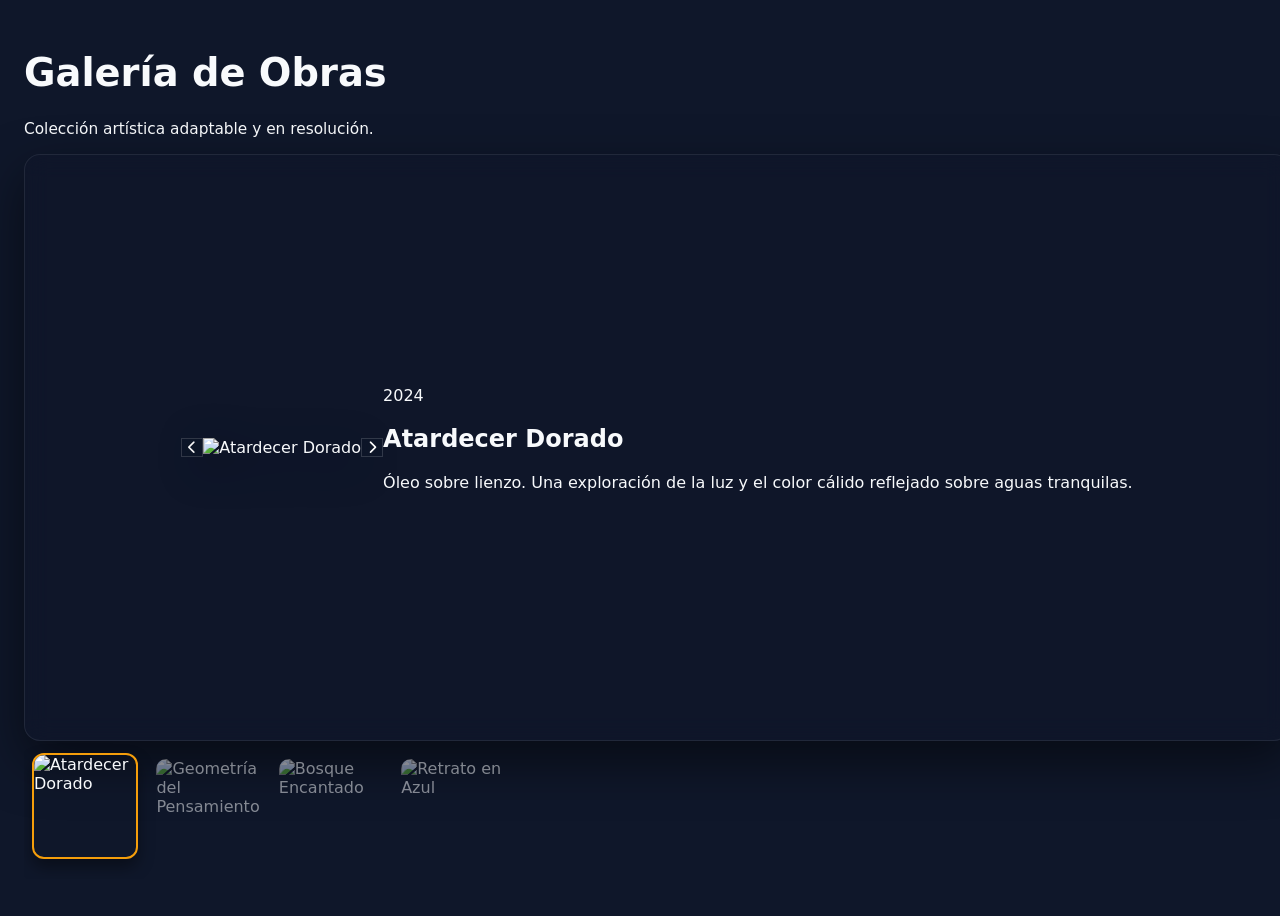
==== index.html @ dfa2adb7 "Add files via upload" ====
<!DOCTYPE html>
<html lang="es">
<head>
    <meta charset="UTF-8">
    <meta name="viewport" content="width=device-width, initial-scale=1.0">
    <title>Galería de Pinturas - Martha Miguel Flores</title>
    <!-- Tailwind CSS desde CDN para estilos globales básicos y utilidades -->
    <script src="https://cdn.tailwindcss.com"></script>
    <!-- FontAwesome para iconografía moderna -->
    <link rel="stylesheet" href="https://cdnjs.cloudflare.com/ajax/libs/font-awesome/6.4.0/css/all.min.css">
    
    <style>
        /* Variables globales para colores y transiciones */
        :root {
            --bg-dark: #0f172a;
            --panel-bg: rgba(30, 41, 59, 0.7);
            --accent-gold: #f59e0b;
            --accent-hover: #d97706;
            --text-main: #f8fafc;
            --max-gallery-width: 1920px;
        }

        body {
            background-color: var(--bg-dark);
            color: var(--text-main);
            font-family: system-ui, -apple-system, BlinkMacSystemFont, 'Segoe UI', Roboto, Oxygen, Ubuntu, Cantarell, sans-serif;
            min-height: 100vh;
            display: flex;
            flex-direction: column;
            justify-content: space-between;
        }

        /* 
           ESCALADO RESPONSIVO PARA PANTALLAS GRANDES Y 4K
           Uso de clamp() para tipografía dinámica que escala según la resolución 
        */
        h1.gallery-title {
            font-size: clamp(1.75rem, 3vw, 3.5rem);
        }

        p.gallery-subtitle {
            font-size: clamp(0.9rem, 1.2vw, 1.5rem);
        }

        /* Contenedor principal con limitador max-width para ultra-wide */
        .app-viewport {
            width: 100%;
            max-width: var(--max-gallery-width);
            margin: 0 auto;
            padding: 1rem;
            display: flex;
            flex-direction: column;
            flex-grow: 1;
        }

        /* Área de exhibición de la obra con escalado en V H (Viewport Height) */
        .artwork-container {
            position: relative;
            width: 100%;
            height: clamp(400px, 65vh, 1080px); /* Altura adaptativa de HD a 4K */
            display: flex;
            align-items: center;
            justify-content: center;
            background: rgba(15, 23, 42, 0.6);
            border-radius: 1rem;
            border: 1px solid rgba(255, 255, 255, 0.08);
            backdrop-filter: blur(12px);
            overflow: hidden;
            box-shadow: 0 20px 50px rgba(0, 0, 0, 0.5);
        }

        /* Asegura que la imagen mantenga su aspect ratio sin distorsionarse */
        .artwork-image {
            max-width: 100%;
            max-height: 100%;
            object-fit: contain;
            transition: opacity 0.4s ease-in-out, transform 0.4s ease-out;
            filter: drop-shadow(0 10px 20px rgba(0,0,0,0.6));
        }

        /* Estilos de botones de navegación */
        .nav-btn {
            background: rgba(15, 23, 42, 0.65);
            color: #ffffff;
            border: 1px solid rgba(255, 255, 255, 0.15);
            backdrop-filter: blur(8px);
            transition: all 0.2s cubic-bezier(0.4, 0, 0.2, 1);
        }

        .nav-btn:hover {
            background: var(--accent-gold);
            color: #0f172a;
            transform: scale(1.08);
            box-shadow: 0 0 20px rgba(245, 158, 11, 0.4);
        }

        /* Barra de miniatura con scroll suave y dimensiones adaptativas */
        .thumbnails-track {
            display: flex;
            gap: 1rem;
            overflow-x: auto;
            padding: 1rem 0.5rem;
            scroll-behavior: smooth;
        }

        .thumbnails-track::-webkit-scrollbar {
            height: 6px;
        }

        .thumbnails-track::-webkit-scrollbar-thumb {
            background: rgba(245, 158, 11, 0.3);
            border-radius: 4px;
        }

        .thumb-card {
            flex: 0 0 auto;
            width: clamp(80px, 8vw, 160px);
            height: clamp(80px, 8vw, 160px);
            border-radius: 0.75rem;
            overflow: hidden;
            cursor: pointer;
            border: 2px solid transparent;
            opacity: 0.5;
            transition: all 0.3s ease;
        }

        .thumb-card.active, .thumb-card:hover {
            opacity: 1;
            border-color: var(--accent-gold);
            transform: translateY(-4px);
            box-shadow: 0 8px 16px rgba(0,0,0,0.4);
        }

        .thumb-card img {
            width: 100%;
            height: 100%;
            object-fit: cover;
        }

        /* Media Query específica para monitores UHD/4K (Superiores a 2000px) */
        @media (min-width: 2000px) {
            :root {
                --max-gallery-width: 2400px;
            }

            .app-viewport {
                padding: 2.5rem;
            }

            .artwork-info-panel {
                padding: 2rem !important;
            }
        }
    </style>
</head>
<body class="antialiased">

    <div class="app-viewport">
        <!-- Encabezado Principal -->
        <header class="text-center my-4 md:my-6">
            <h1 class="gallery-title font-serif font-bold text-amber-400 tracking-wide">
                Galería de Obras
            </h1>
            <p class="gallery-subtitle text-slate-400 mt-1 max-w-2xl mx-auto">
                Colección artística adaptable y en resolución.
            </p>
        </header>

        <!-- Visor de Arte Principal -->
        <main class="flex-grow flex flex-col justify-center my-2 md:my-4">
            <div class="artwork-container group">
                
                <!-- Botón Anterior -->
                <button id="prevBtn" aria-label="Obra anterior" class="nav-btn absolute left-4 z-10 w-12 h-12 md:w-16 md:h-16 rounded-full flex items-center justify-center text-xl md:text-2xl">
                    <i class="fa-solid fa-chevron-left"></i>
                </button>

                <!-- Imagen Exhibida -->
                <img id="mainArtwork" src="" alt="Cargando obra..." class="artwork-image">

                <!-- Botón Siguiente -->
                <button id="nextBtn" aria-label="Siguiente obra" class="nav-btn absolute right-4 z-10 w-12 h-12 md:w-16 md:h-16 rounded-full flex items-center justify-center text-xl md:text-2xl">
                    <i class="fa-solid fa-chevron-right"></i>
                </button>

                <!-- Panel de Detalles Superpuesto Inferior -->
                <div class="artwork-info-panel absolute bottom-0 inset-x-0 bg-gradient-to-t from-slate-950/90 via-slate-950/60 to-transparent p-4 md:p-6 text-left transition-opacity duration-300">
                    <div class="max-w-4xl">
                        <span id="artworkYear" class="text-amber-400 text-xs md:text-sm font-semibold tracking-wider uppercase">2024</span>
                        <h2 id="artworkTitle" class="text-lg md:text-2xl lg:text-3xl font-bold text-white mt-0.5">Título de la Pintura</h2>
                        <p id="artworkDescription" class="text-slate-300 text-xs md:text-sm lg:text-base mt-1 line-clamp-2 md:line-clamp-3">
                            Descripción de la técnica, estilo y concepto creativo detrás de la obra actual.
                        </p>
                    </div>
                </div>
            </div>
        </main>

        <!-- Navegador de Miniaturas -->
        <section class="mt-2 md:mt-4">
            <div id="thumbnailsContainer" class="thumbnails-track">
                <!-- Se genera dinámicamente mediante JavaScript -->
            </div>
        </section>
    </div>

    <script>
        // Arreglo de pinturas con datos de prueba
        const artworks = [
            {
                id: 1,
                title: "Atardecer Dorado",
                year: "2024",
                description: "Óleo sobre lienzo. Una exploración de la luz y el color cálido reflejado sobre aguas tranquilas.",
                image: "https://images.unsplash.com/photo-1578301978693-85fa9c0320b9?auto=format&fit=crop&w=1000&q=80"
            },
            {
                id: 2,
                title: "Geometría del Pensamiento",
                year: "2023",
                description: "Técnica mixta y acrílico. Estructuras abstractas que dialogan entre la simetría y el caos.",
                image: "https://images.unsplash.com/photo-1541701494587-cb58502866ab?auto=format&fit=crop&w=1600&q=80"
            },
            {
                id: 3,
                title: "Bosque Encantado",
                year: "2024",
                description: "Acuarela sobre papel Canson. Tonos fríos y verdosos evocando la humedad y paz de la naturaleza profunda.",
                image: "https://images.unsplash.com/photo-1518998053901-5348d3961a04?auto=format&fit=crop&w=1600&q=80"
            },
            {
                id: 4,
                title: "Retrato en Azul",
                year: "2023",
                description: "Estudio en tonos monocráticos explorando la melancolía y la expresividad de la mirada.",
                image: "https://images.unsplash.com/photo-1579783900882-c0d3dad7b119?auto=format&fit=crop&w=1000&q=80"
            }
        ];

        let currentIndex = 0;

        // Referencias del DOM
        const mainArtwork = document.getElementById('mainArtwork');
        const artworkTitle = document.getElementById('artworkTitle');
        const artworkYear = document.getElementById('artworkYear');
        const artworkDescription = document.getElementById('artworkDescription');
        const prevBtn = document.getElementById('prevBtn');
        const nextBtn = document.getElementById('nextBtn');
        const thumbnailsContainer = document.getElementById('thumbnailsContainer');

        function renderGallery() {
            // Renderizar miniaturas
            thumbnailsContainer.innerHTML = '';
            artworks.forEach((art, index) => {
                const thumb = document.createElement('div');
                thumb.className = `thumb-card ${index === currentIndex ? 'active' : ''}`;
                thumb.innerHTML = `<img src="${art.image}" alt="${art.title}">`;
                thumb.addEventListener('click', () => updateActiveArtwork(index));
                thumbnailsContainer.appendChild(thumb);
            });

            // Cargar obra inicial
            updateActiveArtwork(currentIndex);
        }

        function updateActiveArtwork(index) {
            currentIndex = index;
            const current = artworks[currentIndex];

            // Transición suave
            mainArtwork.style.opacity = '0';
            mainArtwork.style.transform = 'scale(0.98)';

            setTimeout(() => {
                mainArtwork.src = current.image;
                mainArtwork.alt = current.title;
                artworkTitle.textContent = current.title;
                artworkYear.textContent = current.year;
                artworkDescription.textContent = current.description;

                mainArtwork.style.opacity = '1';
                mainArtwork.style.transform = 'scale(1)';
            }, 200);

            // Actualizar miniatura activa
            const thumbs = thumbnailsContainer.children;
            Array.from(thumbs).forEach((thumb, i) => {
                if (i === currentIndex) {
                    thumb.classList.add('active');
                    thumb.scrollIntoView({ behavior: 'smooth', block: 'nearest', inline: 'center' });
                } else {
                    thumb.classList.remove('active');
                }
            });
        }

        // Navegación con botones
        prevBtn.addEventListener('click', () => {
            const newIndex = currentIndex === 0 ? artworks.length - 1 : currentIndex - 1;
            updateActiveArtwork(newIndex);
        });

        nextBtn.addEventListener('click', () => {
            const newIndex = currentIndex === artworks.length - 1 ? 0 : currentIndex + 1;
            updateActiveArtwork(newIndex);
        });

        // Navegación con teclado
        document.addEventListener('keydown', (e) => {
            if (e.key === 'ArrowLeft') prevBtn.click();
            if (e.key === 'ArrowRight') nextBtn.click();
        });

        // Inicialización
        window.addEventListener('DOMContentLoaded', renderGallery);
    </script>
</body>
</html>
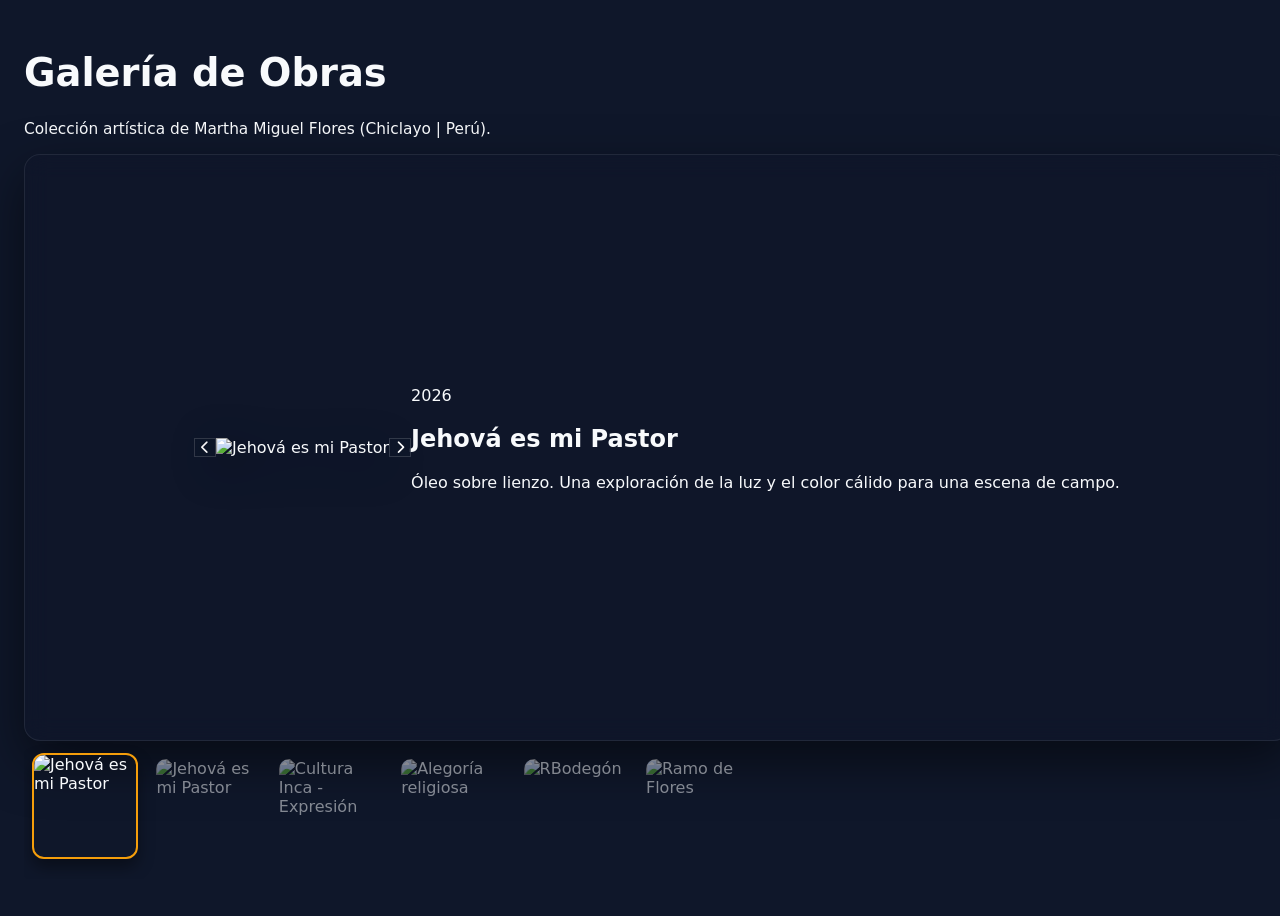
==== commit 2e04c57c: "Add files via upload" ====
--- a/index.html
+++ b/index.html
@@ -162,7 +162,7 @@
                 Galería de Obras
             </h1>
             <p class="gallery-subtitle text-slate-400 mt-1 max-w-2xl mx-auto">
-                Colección artística adaptable y en resolución.
+                Colección artística de Martha Miguel Flores (Chiclayo | Perú).
             </p>
         </header>
 
@@ -209,32 +209,47 @@
         const artworks = [
             {
                 id: 1,
-                title: "Atardecer Dorado",
+                title: "Jehová es mi Pastor",
+                year: "2026",
+                description: "Óleo sobre lienzo. Una exploración de la luz y el color cálido para una escena de campo.",
+                image: "https://www.datocms-assets.com/234127/1789942151-jesus-pastor-wide.jpeg"
+            },
+            {
+                id: 2,
+                title: "Jehová es mi Pastor",
+                year: "2026",
+                description: "Óleo sobre lienzo. Una exploración de la luz y el color cálido para una escena de campo, vista parcial horizontal.",
+                image: "https://www.datocms-assets.com/234127/1789942151-jesus-pastor-large.jpeg"
+            },
+            {
+                id: 3,
+                title: "Cultura Inca - Expresión",
+                year: "2026",
+                description: "Óleo sobre lienzo, plumas, tocuyo todo junto para mostrar le relación de los sacrificios en la Cultura Inca.",
+                image: "https://www.datocms-assets.com/234127/1789942152-cultura.jpeg"
+            },
+            {
+                id: 4,
+                title: "Alegoría religiosa",
+                year: "2026",
+                description: "Óleo sobre lienzo, tocuyo e hilos. El espíritu de los angelitos dan origen a la naturaleza con la bendición de la virgen María.",
+                image: "https://www.datocms-assets.com/234127/1789945307-alegoria.png"
+            },
+            {
+                id: 5,
+                title: "RBodegón",
+                year: "2025",
+                description: "Estudio en tonos policromáticos para mostrar frutas pintados en cuadro de óleo sobre lienzo.",
+                image: "https://www.datocms-assets.com/234127/1789942152-bodegon.jpeg"
+            },
+            {
+                id: 6,
+                title: "Ramo de Flores",
                 year: "2024",
-                description: "Óleo sobre lienzo. Una exploración de la luz y el color cálido reflejado sobre aguas tranquilas.",
-                image: "https://images.unsplash.com/photo-1578301978693-85fa9c0320b9?auto=format&fit=crop&w=1000&q=80"
-            },
-            {
-                id: 2,
-                title: "Geometría del Pensamiento",
-                year: "2023",
-                description: "Técnica mixta y acrílico. Estructuras abstractas que dialogan entre la simetría y el caos.",
-                image: "https://images.unsplash.com/photo-1541701494587-cb58502866ab?auto=format&fit=crop&w=1600&q=80"
-            },
-            {
-                id: 3,
-                title: "Bosque Encantado",
-                year: "2024",
-                description: "Acuarela sobre papel Canson. Tonos fríos y verdosos evocando la humedad y paz de la naturaleza profunda.",
-                image: "https://images.unsplash.com/photo-1518998053901-5348d3961a04?auto=format&fit=crop&w=1600&q=80"
-            },
-            {
-                id: 4,
-                title: "Retrato en Azul",
-                year: "2023",
-                description: "Estudio en tonos monocráticos explorando la melancolía y la expresividad de la mirada.",
-                image: "https://images.unsplash.com/photo-1579783900882-c0d3dad7b119?auto=format&fit=crop&w=1000&q=80"
-            }
+                description: "Fondo de pared pintado con acrílico sobre cemento con un primer plano de un ramo de flores en comedor.",
+                image: "https://www.datocms-assets.com/234127/1789942152-pared.jpeg"
+            },
+
         ];
 
         let currentIndex = 0;
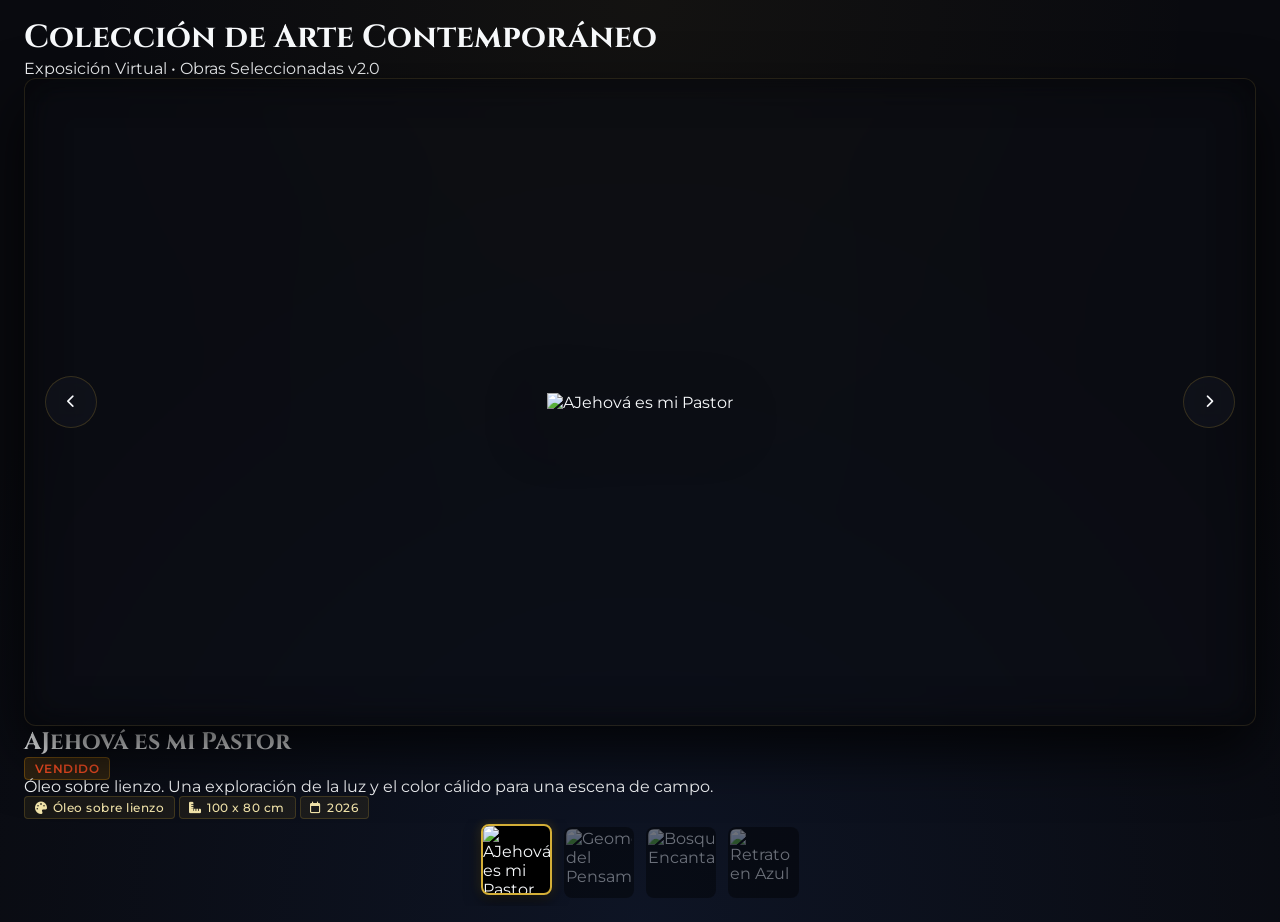
==== commit 14a77766: "Add files via upload" ====
--- a/index.html
+++ b/index.html
@@ -1,333 +1,142 @@
 <!DOCTYPE html>
 <html lang="es">
+
 <head>
     <meta charset="UTF-8">
     <meta name="viewport" content="width=device-width, initial-scale=1.0">
-    <title>Galería de Pinturas - Martha Miguel Flores</title>
-    <!-- Tailwind CSS desde CDN para estilos globales básicos y utilidades -->
+    <title>Galería de Arte Contemporáneo v2.0</title>
+    <!-- Tailwind CSS desde CDN para estilos utilitarios y estructurales -->
     <script src="https://cdn.tailwindcss.com"></script>
-    <!-- FontAwesome para iconografía moderna -->
+    <!-- Google Fonts: Cinzel para títulos de alta gama y Montserrat para legibilidad -->
+    <link rel="preconnect" href="https://fonts.googleapis.com">
+    <link rel="preconnect" href="https://fonts.gstatic.com" crossorigin>
+    <link
+        href="https://fonts.googleapis.com/css2?family=Cinzel:wght@400;500;600;700&family=Montserrat:wght@300;400;500;600&display=swap"
+        rel="stylesheet">
+    <!-- FontAwesome para iconografía elegante -->
     <link rel="stylesheet" href="https://cdnjs.cloudflare.com/ajax/libs/font-awesome/6.4.0/css/all.min.css">
-    
-    <style>
-        /* Variables globales para colores y transiciones */
-        :root {
-            --bg-dark: #0f172a;
-            --panel-bg: rgba(30, 41, 59, 0.7);
-            --accent-gold: #f59e0b;
-            --accent-hover: #d97706;
-            --text-main: #f8fafc;
-            --max-gallery-width: 1920px;
-        }
+    <!-- Estilos personalizados -->
+    <link rel="stylesheet" href="css/stylesg.css">
+</head>
 
-        body {
-            background-color: var(--bg-dark);
-            color: var(--text-main);
-            font-family: system-ui, -apple-system, BlinkMacSystemFont, 'Segoe UI', Roboto, Oxygen, Ubuntu, Cantarell, sans-serif;
-            min-height: 100vh;
-            display: flex;
-            flex-direction: column;
-            justify-content: space-between;
-        }
-
-        /* 
-           ESCALADO RESPONSIVO PARA PANTALLAS GRANDES Y 4K
-           Uso de clamp() para tipografía dinámica que escala según la resolución 
-        */
-        h1.gallery-title {
-            font-size: clamp(1.75rem, 3vw, 3.5rem);
-        }
-
-        p.gallery-subtitle {
-            font-size: clamp(0.9rem, 1.2vw, 1.5rem);
-        }
-
-        /* Contenedor principal con limitador max-width para ultra-wide */
-        .app-viewport {
-            width: 100%;
-            max-width: var(--max-gallery-width);
-            margin: 0 auto;
-            padding: 1rem;
-            display: flex;
-            flex-direction: column;
-            flex-grow: 1;
-        }
-
-        /* Área de exhibición de la obra con escalado en V H (Viewport Height) */
-        .artwork-container {
-            position: relative;
-            width: 100%;
-            height: clamp(400px, 65vh, 1080px); /* Altura adaptativa de HD a 4K */
-            display: flex;
-            align-items: center;
-            justify-content: center;
-            background: rgba(15, 23, 42, 0.6);
-            border-radius: 1rem;
-            border: 1px solid rgba(255, 255, 255, 0.08);
-            backdrop-filter: blur(12px);
-            overflow: hidden;
-            box-shadow: 0 20px 50px rgba(0, 0, 0, 0.5);
-        }
-
-        /* Asegura que la imagen mantenga su aspect ratio sin distorsionarse */
-        .artwork-image {
-            max-width: 100%;
-            max-height: 100%;
-            object-fit: contain;
-            transition: opacity 0.4s ease-in-out, transform 0.4s ease-out;
-            filter: drop-shadow(0 10px 20px rgba(0,0,0,0.6));
-        }
-
-        /* Estilos de botones de navegación */
-        .nav-btn {
-            background: rgba(15, 23, 42, 0.65);
-            color: #ffffff;
-            border: 1px solid rgba(255, 255, 255, 0.15);
-            backdrop-filter: blur(8px);
-            transition: all 0.2s cubic-bezier(0.4, 0, 0.2, 1);
-        }
-
-        .nav-btn:hover {
-            background: var(--accent-gold);
-            color: #0f172a;
-            transform: scale(1.08);
-            box-shadow: 0 0 20px rgba(245, 158, 11, 0.4);
-        }
-
-        /* Barra de miniatura con scroll suave y dimensiones adaptativas */
-        .thumbnails-track {
-            display: flex;
-            gap: 1rem;
-            overflow-x: auto;
-            padding: 1rem 0.5rem;
-            scroll-behavior: smooth;
-        }
-
-        .thumbnails-track::-webkit-scrollbar {
-            height: 6px;
-        }
-
-        .thumbnails-track::-webkit-scrollbar-thumb {
-            background: rgba(245, 158, 11, 0.3);
-            border-radius: 4px;
-        }
-
-        .thumb-card {
-            flex: 0 0 auto;
-            width: clamp(80px, 8vw, 160px);
-            height: clamp(80px, 8vw, 160px);
-            border-radius: 0.75rem;
-            overflow: hidden;
-            cursor: pointer;
-            border: 2px solid transparent;
-            opacity: 0.5;
-            transition: all 0.3s ease;
-        }
-
-        .thumb-card.active, .thumb-card:hover {
-            opacity: 1;
-            border-color: var(--accent-gold);
-            transform: translateY(-4px);
-            box-shadow: 0 8px 16px rgba(0,0,0,0.4);
-        }
-
-        .thumb-card img {
-            width: 100%;
-            height: 100%;
-            object-fit: cover;
-        }
-
-        /* Media Query específica para monitores UHD/4K (Superiores a 2000px) */
-        @media (min-width: 2000px) {
-            :root {
-                --max-gallery-width: 2400px;
-            }
-
-            .app-viewport {
-                padding: 2.5rem;
-            }
-
-            .artwork-info-panel {
-                padding: 2rem !important;
-            }
-        }
-    </style>
-</head>
 <body class="antialiased">
 
     <div class="app-viewport">
-        <!-- Encabezado Principal -->
-        <header class="text-center my-4 md:my-6">
-            <h1 class="gallery-title font-serif font-bold text-amber-400 tracking-wide">
-                Galería de Obras
+        <!-- ENCABEZADO COMPACTO Y ELEGANTE -->
+        <header class="text-center my-2 md:my-3">
+            <h1 class="font-serif-title text-2xl md:text-3xl lg:text-4xl font-bold text-amber-400 tracking-wider">
+                Colección de Arte Contemporáneo
             </h1>
-            <p class="gallery-subtitle text-slate-400 mt-1 max-w-2xl mx-auto">
-                Colección artística de Martha Miguel Flores (Chiclayo | Perú).
+            <p class="text-xs md:text-sm text-slate-400 mt-1 tracking-widest uppercase font-light">
+                Exposición Virtual • Obras Seleccionadas v2.0
             </p>
         </header>
 
-        <!-- Visor de Arte Principal -->
-        <main class="flex-grow flex flex-col justify-center my-2 md:my-4">
-            <div class="artwork-container group">
-                
-                <!-- Botón Anterior -->
-                <button id="prevBtn" aria-label="Obra anterior" class="nav-btn absolute left-4 z-10 w-12 h-12 md:w-16 md:h-16 rounded-full flex items-center justify-center text-xl md:text-2xl">
-                    <i class="fa-solid fa-chevron-left"></i>
+        <!-- CONTENEDOR PRINCIPAL: VISOR DE PINTURA (MÁXIMA ALTURA) -->
+        <main class="flex-grow flex flex-col justify-center my-1">
+            <div class="artwork-container group" id="artworkContainer" title="Haz clic para abrir el Modo Exposición">
+
+                <!-- Botón Navegación Izquierda -->
+                <button id="prevBtn" aria-label="Obra anterior" class="nav-btn prev-btn">
+                    <i class="fa-solid fa-chevron-left text-lg"></i>
                 </button>
 
-                <!-- Imagen Exhibida -->
+                <!-- Imagen Exhibida con Transición de Fundido (Fade) -->
                 <img id="mainArtwork" src="" alt="Cargando obra..." class="artwork-image">
 
-                <!-- Botón Siguiente -->
-                <button id="nextBtn" aria-label="Siguiente obra" class="nav-btn absolute right-4 z-10 w-12 h-12 md:w-16 md:h-16 rounded-full flex items-center justify-center text-xl md:text-2xl">
-                    <i class="fa-solid fa-chevron-right"></i>
+                <!-- Indicator de Zoom / Modo Exposición -->
+                <div class="zoom-hint">
+                    <i class="fa-solid fa-expand"></i>
+                    <span>Modo Exposición</span>
+                </div>
+
+                <!-- Botón Navegación Derecha -->
+                <button id="nextBtn" aria-label="Siguiente obra" class="nav-btn next-btn">
+                    <i class="fa-solid fa-chevron-right text-lg"></i>
                 </button>
-
-                <!-- Panel de Detalles Superpuesto Inferior -->
-                <div class="artwork-info-panel absolute bottom-0 inset-x-0 bg-gradient-to-t from-slate-950/90 via-slate-950/60 to-transparent p-4 md:p-6 text-left transition-opacity duration-300">
-                    <div class="max-w-4xl">
-                        <span id="artworkYear" class="text-amber-400 text-xs md:text-sm font-semibold tracking-wider uppercase">2024</span>
-                        <h2 id="artworkTitle" class="text-lg md:text-2xl lg:text-3xl font-bold text-white mt-0.5">Título de la Pintura</h2>
-                        <p id="artworkDescription" class="text-slate-300 text-xs md:text-sm lg:text-base mt-1 line-clamp-2 md:line-clamp-3">
-                            Descripción de la técnica, estilo y concepto creativo detrás de la obra actual.
-                        </p>
-                    </div>
-                </div>
             </div>
         </main>
 
-        <!-- Navegador de Miniaturas -->
-        <section class="mt-2 md:mt-4">
+        <!-- SECCIÓN: FICHA TÉCNICA FORMAL DE ARTE -->
+        <section class="my-3 bg-slate-900/60 border border-slate-800 rounded-xl p-4 md:p-5 backdrop-blur-md">
+            <div class="max-w-5xl mx-auto flex flex-col md:flex-row md:items-center justify-between gap-4">
+
+                <!-- Título y Descripción de la Obra -->
+                <div class="flex-grow">
+                    <div class="flex items-center gap-3 flex-wrap mb-1">
+                        <h2 id="artworkTitle" class="font-serif-title text-xl md:text-2xl font-bold text-white">
+                            Título de la Pintura
+                        </h2>
+                        <span id="artworkStatus" class="status-badge status-available">Disponible</span>
+                    </div>
+                    <p id="artworkDescription" class="text-slate-300 text-xs md:text-sm leading-relaxed mt-1">
+                        Cargando descripción detallada de la obra...
+                    </p>
+                </div>
+
+                <!-- Especificaciones Técnicas (Ficha de Museo) -->
+                <div
+                    class="flex flex-wrap md:flex-col gap-2 md:min-w-[220px] border-t md:border-t-0 md:border-l border-slate-800 pt-3 md:pt-0 md:pl-5">
+                    <div class="art-spec-badge">
+                        <i class="fa-solid fa-palette text-amber-400"></i>
+                        <span id="artworkTechnique">Técnica</span>
+                    </div>
+                    <div class="art-spec-badge">
+                        <i class="fa-solid fa-ruler-combined text-amber-400"></i>
+                        <span id="artworkDimensions">00 x 00 cm</span>
+                    </div>
+                    <div class="art-spec-badge">
+                        <i class="fa-regular fa-calendar text-amber-400"></i>
+                        <span id="artworkYear">Año</span>
+                    </div>
+                </div>
+
+            </div>
+        </section>
+
+        <!-- SECCIÓN: CINTA DE MINIATURAS -->
+        <footer class="mt-1 mb-2">
             <div id="thumbnailsContainer" class="thumbnails-track">
                 <!-- Se genera dinámicamente mediante JavaScript -->
             </div>
-        </section>
+        </footer>
     </div>
 
-    <script>
-        // Arreglo de pinturas con datos de prueba
-        const artworks = [
-            {
-                id: 1,
-                title: "Jehová es mi Pastor",
-                year: "2026",
-                description: "Óleo sobre lienzo. Una exploración de la luz y el color cálido para una escena de campo.",
-                image: "https://www.datocms-assets.com/234127/1789942151-jesus-pastor-wide.jpeg"
-            },
-            {
-                id: 2,
-                title: "Jehová es mi Pastor",
-                year: "2026",
-                description: "Óleo sobre lienzo. Una exploración de la luz y el color cálido para una escena de campo, vista parcial horizontal.",
-                image: "https://www.datocms-assets.com/234127/1789942151-jesus-pastor-large.jpeg"
-            },
-            {
-                id: 3,
-                title: "Cultura Inca - Expresión",
-                year: "2026",
-                description: "Óleo sobre lienzo, plumas, tocuyo todo junto para mostrar le relación de los sacrificios en la Cultura Inca.",
-                image: "https://www.datocms-assets.com/234127/1789942152-cultura.jpeg"
-            },
-            {
-                id: 4,
-                title: "Alegoría religiosa",
-                year: "2026",
-                description: "Óleo sobre lienzo, tocuyo e hilos. El espíritu de los angelitos dan origen a la naturaleza con la bendición de la virgen María.",
-                image: "https://www.datocms-assets.com/234127/1789945307-alegoria.png"
-            },
-            {
-                id: 5,
-                title: "RBodegón",
-                year: "2025",
-                description: "Estudio en tonos policromáticos para mostrar frutas pintados en cuadro de óleo sobre lienzo.",
-                image: "https://www.datocms-assets.com/234127/1789942152-bodegon.jpeg"
-            },
-            {
-                id: 6,
-                title: "Ramo de Flores",
-                year: "2024",
-                description: "Fondo de pared pintado con acrílico sobre cemento con un primer plano de un ramo de flores en comedor.",
-                image: "https://www.datocms-assets.com/234127/1789942152-pared.jpeg"
-            },
+    <!-- ==========================================================================
+       MODAL: MODO EXPOSICIÓN (LIGHTBOX PANTALLA COMPLETA)
+       ========================================================================== -->
+    <div id="lightboxModal" class="lightbox-modal" role="dialog" aria-modal="true">
+        <!-- Botón para cerrar lightbox -->
+        <button id="closeLightbox" class="lightbox-close-btn" aria-label="Cerrar modo exposición">
+            <i class="fa-solid fa-xmark"></i>
+        </button>
 
-        ];
+        <!-- Botones de navegación en Lightbox -->
+        <button id="lightboxPrevBtn" class="nav-btn prev-btn" aria-label="Obra anterior">
+            <i class="fa-solid fa-chevron-left text-lg"></i>
+        </button>
 
-        let currentIndex = 0;
+        <div class="lightbox-image-container">
+            <img id="lightboxImage" src="" alt="Obra en alta resolución" class="lightbox-image">
+        </div>
 
-        // Referencias del DOM
-        const mainArtwork = document.getElementById('mainArtwork');
-        const artworkTitle = document.getElementById('artworkTitle');
-        const artworkYear = document.getElementById('artworkYear');
-        const artworkDescription = document.getElementById('artworkDescription');
-        const prevBtn = document.getElementById('prevBtn');
-        const nextBtn = document.getElementById('nextBtn');
-        const thumbnailsContainer = document.getElementById('thumbnailsContainer');
+        <button id="lightboxNextBtn" class="nav-btn next-btn" aria-label="Siguiente obra">
+            <i class="fa-solid fa-chevron-right text-lg"></i>
+        </button>
 
-        function renderGallery() {
-            // Renderizar miniaturas
-            thumbnailsContainer.innerHTML = '';
-            artworks.forEach((art, index) => {
-                const thumb = document.createElement('div');
-                thumb.className = `thumb-card ${index === currentIndex ? 'active' : ''}`;
-                thumb.innerHTML = `<img src="${art.image}" alt="${art.title}">`;
-                thumb.addEventListener('click', () => updateActiveArtwork(index));
-                thumbnailsContainer.appendChild(thumb);
-            });
+        <!-- Leyenda inferior en Modo Exposición -->
+        <div class="text-center my-2">
+            <h3 id="lightboxTitle" class="font-serif-title text-lg md:text-xl font-bold text-amber-400">
+                Título de la Obra
+            </h3>
+            <p id="lightboxSub" class="text-xs text-slate-400 font-light">
+                Utiliza las flechas del teclado o los botones para navegar • Presiona [ESC] para salir
+            </p>
+        </div>
+    </div>
 
-            // Cargar obra inicial
-            updateActiveArtwork(currentIndex);
-        }
+    <script src="js/scriptg.js"></script>
 
-        function updateActiveArtwork(index) {
-            currentIndex = index;
-            const current = artworks[currentIndex];
+</body>
 
-            // Transición suave
-            mainArtwork.style.opacity = '0';
-            mainArtwork.style.transform = 'scale(0.98)';
-
-            setTimeout(() => {
-                mainArtwork.src = current.image;
-                mainArtwork.alt = current.title;
-                artworkTitle.textContent = current.title;
-                artworkYear.textContent = current.year;
-                artworkDescription.textContent = current.description;
-
-                mainArtwork.style.opacity = '1';
-                mainArtwork.style.transform = 'scale(1)';
-            }, 200);
-
-            // Actualizar miniatura activa
-            const thumbs = thumbnailsContainer.children;
-            Array.from(thumbs).forEach((thumb, i) => {
-                if (i === currentIndex) {
-                    thumb.classList.add('active');
-                    thumb.scrollIntoView({ behavior: 'smooth', block: 'nearest', inline: 'center' });
-                } else {
-                    thumb.classList.remove('active');
-                }
-            });
-        }
-
-        // Navegación con botones
-        prevBtn.addEventListener('click', () => {
-            const newIndex = currentIndex === 0 ? artworks.length - 1 : currentIndex - 1;
-            updateActiveArtwork(newIndex);
-        });
-
-        nextBtn.addEventListener('click', () => {
-            const newIndex = currentIndex === artworks.length - 1 ? 0 : currentIndex + 1;
-            updateActiveArtwork(newIndex);
-        });
-
-        // Navegación con teclado
-        document.addEventListener('keydown', (e) => {
-            if (e.key === 'ArrowLeft') prevBtn.click();
-            if (e.key === 'ArrowRight') nextBtn.click();
-        });
-
-        // Inicialización
-        window.addEventListener('DOMContentLoaded', renderGallery);
-    </script>
-</body>
 </html>
--- a/css/stylesg.css
+++ b/css/stylesg.css
@@ -0,0 +1,361 @@
+/* ==========================================================================
+   VARIABLES GLOBALES Y TEMAS
+   ========================================================================== */
+:root {
+    --bg-dark: #090a0f;
+    --panel-bg: rgba(18, 20, 29, 0.75);
+    --accent-gold: #d4af37;
+    --accent-gold-light: #f3e5ab;
+    --accent-gold-glow: rgba(212, 175, 55, 0.25);
+    --text-main: #f8fafc;
+    --text-muted: #94a3b8;
+    --max-gallery-width: 1920px;
+}
+
+* {
+    box-sizing: border-box;
+    margin: 0;
+    padding: 0;
+}
+
+body {
+    background-color: var(--bg-dark);
+    color: var(--text-main);
+    font-family: 'Montserrat', sans-serif;
+    min-height: 100vh;
+    display: flex;
+    flex-direction: column;
+    justify-content: space-between;
+    overflow-x: hidden;
+    background-image:
+        radial-gradient(circle at 50% 0%, rgba(212, 175, 55, 0.05) 0%, transparent 50%),
+        radial-gradient(circle at 50% 100%, rgba(15, 23, 42, 0.8) 0%, transparent 70%);
+}
+
+.font-serif-title {
+    font-family: 'Cinzel', serif;
+}
+
+/* ==========================================================================
+   ESTRUCTURA PRINCIPAL Y CONTENEDOR AUTORESPONSIVO
+   ========================================================================== */
+.app-viewport {
+    width: 100%;
+    max-width: var(--max-gallery-width);
+    margin: 0 auto;
+    padding: 1rem 1.5rem;
+    display: flex;
+    flex-direction: column;
+    flex-grow: 1;
+    justify-content: space-between;
+}
+
+/* ==========================================================================
+   VISOR DE ARTE PRINCIPAL (MÁXIMO PROTAGONISMO VERTICAL)
+   ========================================================================== */
+.artwork-container {
+    position: relative;
+    width: 100%;
+    /* Maximizado verticalmente para destacar las pinturas */
+    height: clamp(480px, 72vh, 1200px);
+    display: flex;
+    align-items: center;
+    justify-content: center;
+    background: rgba(12, 14, 20, 0.6);
+    border-radius: 12px;
+    border: 1px solid rgba(212, 175, 55, 0.12);
+    backdrop-filter: blur(16px);
+    overflow: hidden;
+    box-shadow: 0 25px 60px rgba(0, 0, 0, 0.8), inset 0 0 40px rgba(0, 0, 0, 0.5);
+    cursor: zoom-in;
+    /* Indica interactividad para Modo Exposición */
+    transition: border-color 0.3s ease, box-shadow 0.3s ease;
+}
+
+.artwork-container:hover {
+    border-color: rgba(212, 175, 55, 0.3);
+    box-shadow: 0 30px 70px rgba(0, 0, 0, 0.9), 0 0 30px var(--accent-gold-glow);
+}
+
+/* Imagen principal con soporte de Fade (Fundido) */
+.artwork-image {
+    max-width: 95%;
+    max-height: 95%;
+    object-fit: contain;
+    filter: drop-shadow(0 15px 30px rgba(0, 0, 0, 0.8));
+    opacity: 1;
+    transform: scale(1);
+    transition: opacity 0.5s cubic-bezier(0.4, 0, 0.2, 1), transform 0.5s cubic-bezier(0.4, 0, 0.2, 1);
+}
+
+/* Estado desvanecido para la transición de fundido elegante */
+.artwork-image.fading {
+    opacity: 0;
+    transform: scale(0.97);
+}
+
+/* Badge indicador de clic para expandir */
+.zoom-hint {
+    position: absolute;
+    top: 1.25rem;
+    right: 1.25rem;
+    background: rgba(9, 10, 15, 0.75);
+    border: 1px solid rgba(212, 175, 55, 0.25);
+    color: var(--accent-gold-light);
+    padding: 0.4rem 0.8rem;
+    border-radius: 20px;
+    font-size: 0.75rem;
+    backdrop-filter: blur(8px);
+    opacity: 0;
+    transform: translateY(-5px);
+    transition: all 0.3s ease;
+    pointer-events: none;
+    display: flex;
+    align-items: center;
+    gap: 0.5rem;
+}
+
+.artwork-container:hover .zoom-hint {
+    opacity: 1;
+    transform: translateY(0);
+}
+
+/* ==========================================================================
+   BOTONES DE NAVEGACIÓN LATERAL
+   ========================================================================== */
+.nav-btn {
+    position: absolute;
+    top: 50%;
+    transform: translateY(-50%);
+    background: rgba(18, 20, 29, 0.7);
+    color: var(--text-main);
+    border: 1px solid rgba(212, 175, 55, 0.2);
+    backdrop-filter: blur(10px);
+    width: 3.25rem;
+    height: 3.25rem;
+    border-radius: 50%;
+    display: flex;
+    align-items: center;
+    justify-content: center;
+    z-index: 20;
+    transition: all 0.3s cubic-bezier(0.4, 0, 0.2, 1);
+    cursor: pointer;
+}
+
+.nav-btn:hover {
+    background: var(--accent-gold);
+    color: #090a0f;
+    border-color: var(--accent-gold);
+    transform: translateY(-50%) scale(1.1);
+    box-shadow: 0 0 25px rgba(212, 175, 55, 0.5);
+}
+
+.prev-btn {
+    left: 1.25rem;
+}
+
+.next-btn {
+    right: 1.25rem;
+}
+
+/* ==========================================================================
+   FICHA TÉCNICA FORMAL DE ARTE
+   ========================================================================== */
+.art-spec-badge {
+    background: rgba(212, 175, 55, 0.08);
+    border: 1px solid rgba(212, 175, 55, 0.2);
+    color: var(--accent-gold-light);
+    padding: 0.2rem 0.6rem;
+    border-radius: 4px;
+    font-size: 0.75rem;
+    font-weight: 500;
+    letter-spacing: 0.5px;
+    display: inline-flex;
+    align-items: center;
+    gap: 0.35rem;
+}
+
+.status-badge {
+    padding: 0.2rem 0.6rem;
+    border-radius: 4px;
+    font-size: 0.75rem;
+    font-weight: 600;
+    letter-spacing: 0.5px;
+    text-transform: uppercase;
+}
+
+.status-available {
+    background: rgba(16, 185, 129, 0.15);
+    border: 1px solid rgba(16, 185, 129, 0.3);
+    color: #34d399;
+}
+
+.status-private {
+    background: rgba(148, 163, 184, 0.15);
+    border: 1px solid rgba(148, 163, 184, 0.3);
+    color: #cbd5e1;
+}
+
+.status-exhibition {
+    background: rgba(245, 158, 11, 0.15);
+    border: 1px solid rgba(245, 158, 11, 0.3);
+    color: #fbbf24;
+}
+
+.status-sold {
+    background: rgba(245, 158, 11, 0.15);
+    border: 1px solid rgba(245, 158, 11, 0.3);
+    color: #fb4f24;
+}
+
+/* ==========================================================================
+   CINTA DE MINIATURAS ELEGANTES
+   ========================================================================== */
+.thumbnails-track {
+    display: flex;
+    gap: 0.75rem;
+    overflow-x: auto;
+    padding: 0.5rem 0.25rem;
+    scroll-behavior: smooth;
+    justify-content: center;
+}
+
+.thumbnails-track::-webkit-scrollbar {
+    height: 4px;
+}
+
+.thumbnails-track::-webkit-scrollbar-thumb {
+    background: rgba(212, 175, 55, 0.3);
+    border-radius: 4px;
+}
+
+.thumb-card {
+    flex: 0 0 auto;
+    width: clamp(60px, 5.5vw, 100px);
+    height: clamp(60px, 5.5vw, 100px);
+    border-radius: 8px;
+    overflow: hidden;
+    cursor: pointer;
+    border: 2px solid transparent;
+    opacity: 0.4;
+    transition: all 0.3s cubic-bezier(0.4, 0, 0.2, 1);
+    position: relative;
+    background: #000;
+}
+
+.thumb-card.active,
+.thumb-card:hover {
+    opacity: 1;
+    border-color: var(--accent-gold);
+    transform: translateY(-3px);
+    box-shadow: 0 6px 16px rgba(0, 0, 0, 0.6), 0 0 12px var(--accent-gold-glow);
+}
+
+.thumb-card img {
+    width: 100%;
+    height: 100%;
+    object-fit: cover;
+}
+
+/* ==========================================================================
+   1. MODO EXPOSICIÓN (LIGHTBOX PANTALLA COMPLETA)
+   ========================================================================== */
+.lightbox-modal {
+    position: fixed;
+    inset: 0;
+    background-color: rgba(5, 6, 8, 0.96);
+    backdrop-filter: blur(20px);
+    z-index: 100;
+    display: flex;
+    flex-direction: column;
+    justify-content: space-between;
+    align-items: center;
+    opacity: 0;
+    pointer-events: none;
+    transition: opacity 0.4s ease-in-out;
+    padding: 1.5rem;
+}
+
+.lightbox-modal.active {
+    opacity: 1;
+    pointer-events: auto;
+}
+
+.lightbox-image-container {
+    flex-grow: 1;
+    width: 100%;
+    display: flex;
+    align-items: center;
+    justify-content: center;
+    position: relative;
+    overflow: hidden;
+}
+
+.lightbox-image {
+    max-width: 98%;
+    max-height: 88vh;
+    object-fit: contain;
+    filter: drop-shadow(0 20px 50px rgba(0, 0, 0, 0.9));
+    transition: opacity 0.4s ease, transform 0.4s ease;
+}
+
+.lightbox-close-btn {
+    position: absolute;
+    top: 1.5rem;
+    right: 1.5rem;
+    background: rgba(255, 255, 255, 0.08);
+    border: 1px solid rgba(255, 255, 255, 0.2);
+    color: #ffffff;
+    width: 3rem;
+    height: 3rem;
+    border-radius: 50%;
+    display: flex;
+    align-items: center;
+    justify-content: center;
+    font-size: 1.25rem;
+    cursor: pointer;
+    z-index: 110;
+    transition: all 0.3s ease;
+}
+
+.lightbox-close-btn:hover {
+    background: var(--accent-gold);
+    color: #000;
+    transform: rotate(90deg) scale(1.1);
+}
+
+/* ==========================================================================
+   RESPONSIVIDAD Y MONITORES 4K
+   ========================================================================== */
+@media (min-width: 2000px) {
+    :root {
+        --max-gallery-width: 2400px;
+    }
+
+    .app-viewport {
+        padding: 2.5rem;
+    }
+
+    .artwork-container {
+        height: clamp(650px, 75vh, 1400px);
+    }
+}
+
+@media (max-width: 768px) {
+    .nav-btn {
+        width: 2.5rem;
+        height: 2.5rem;
+    }
+
+    .prev-btn {
+        left: 0.5rem;
+    }
+
+    .next-btn {
+        right: 0.5rem;
+    }
+
+    .artwork-container {
+        height: 55vh;
+    }
+}
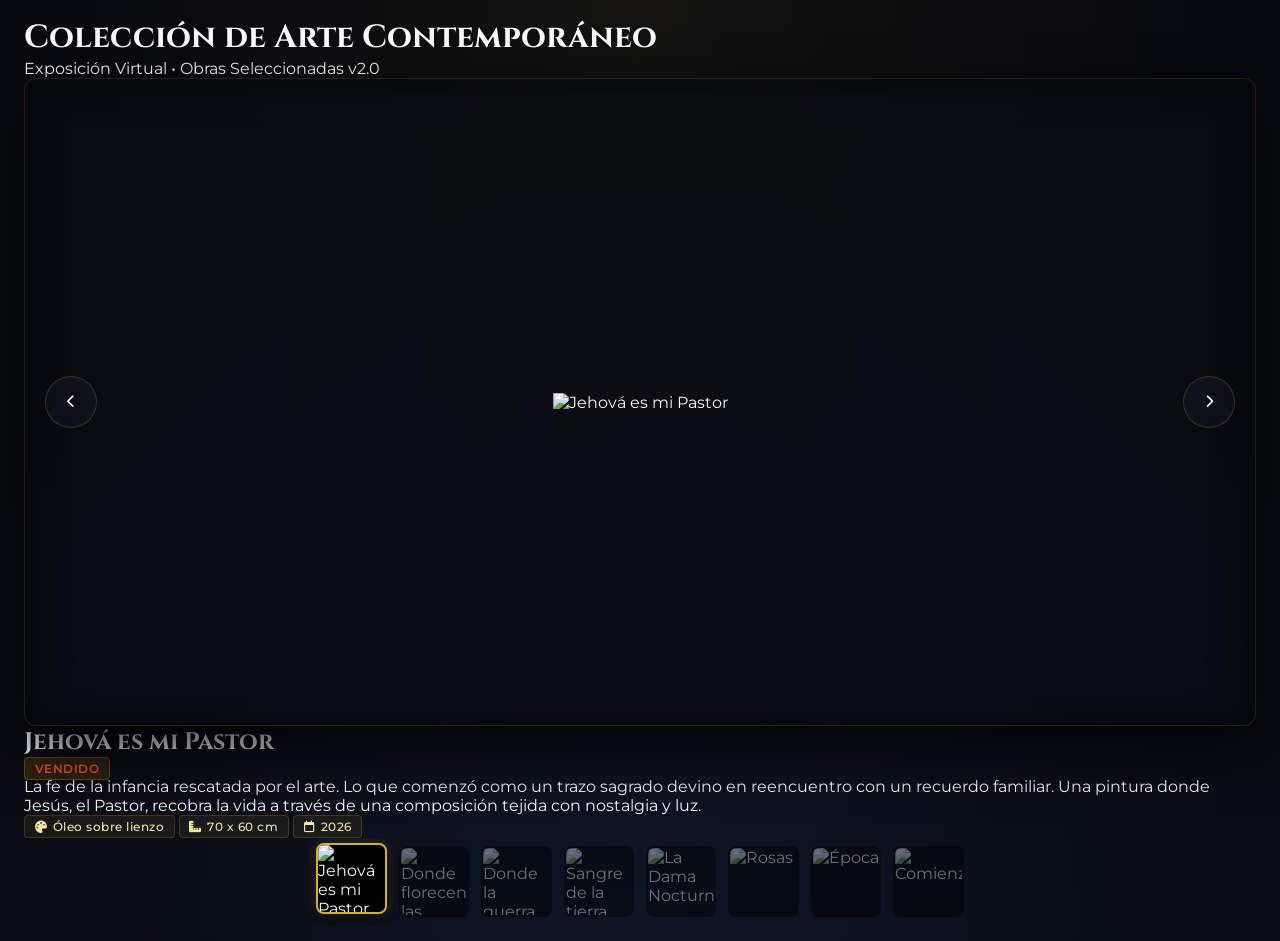
==== commit a7acdb98: "Add files via upload" ====
--- a/index.html
+++ b/index.html
@@ -5,16 +5,20 @@
     <meta charset="UTF-8">
     <meta name="viewport" content="width=device-width, initial-scale=1.0">
     <title>Galería de Arte Contemporáneo v2.0</title>
+    
     <!-- Tailwind CSS desde CDN para estilos utilitarios y estructurales -->
     <script src="https://cdn.tailwindcss.com"></script>
+
     <!-- Google Fonts: Cinzel para títulos de alta gama y Montserrat para legibilidad -->
     <link rel="preconnect" href="https://fonts.googleapis.com">
     <link rel="preconnect" href="https://fonts.gstatic.com" crossorigin>
     <link
         href="https://fonts.googleapis.com/css2?family=Cinzel:wght@400;500;600;700&family=Montserrat:wght@300;400;500;600&display=swap"
         rel="stylesheet">
+
     <!-- FontAwesome para iconografía elegante -->
     <link rel="stylesheet" href="https://cdnjs.cloudflare.com/ajax/libs/font-awesome/6.4.0/css/all.min.css">
+
     <!-- Estilos personalizados -->
     <link rel="stylesheet" href="css/stylesg.css">
 </head>
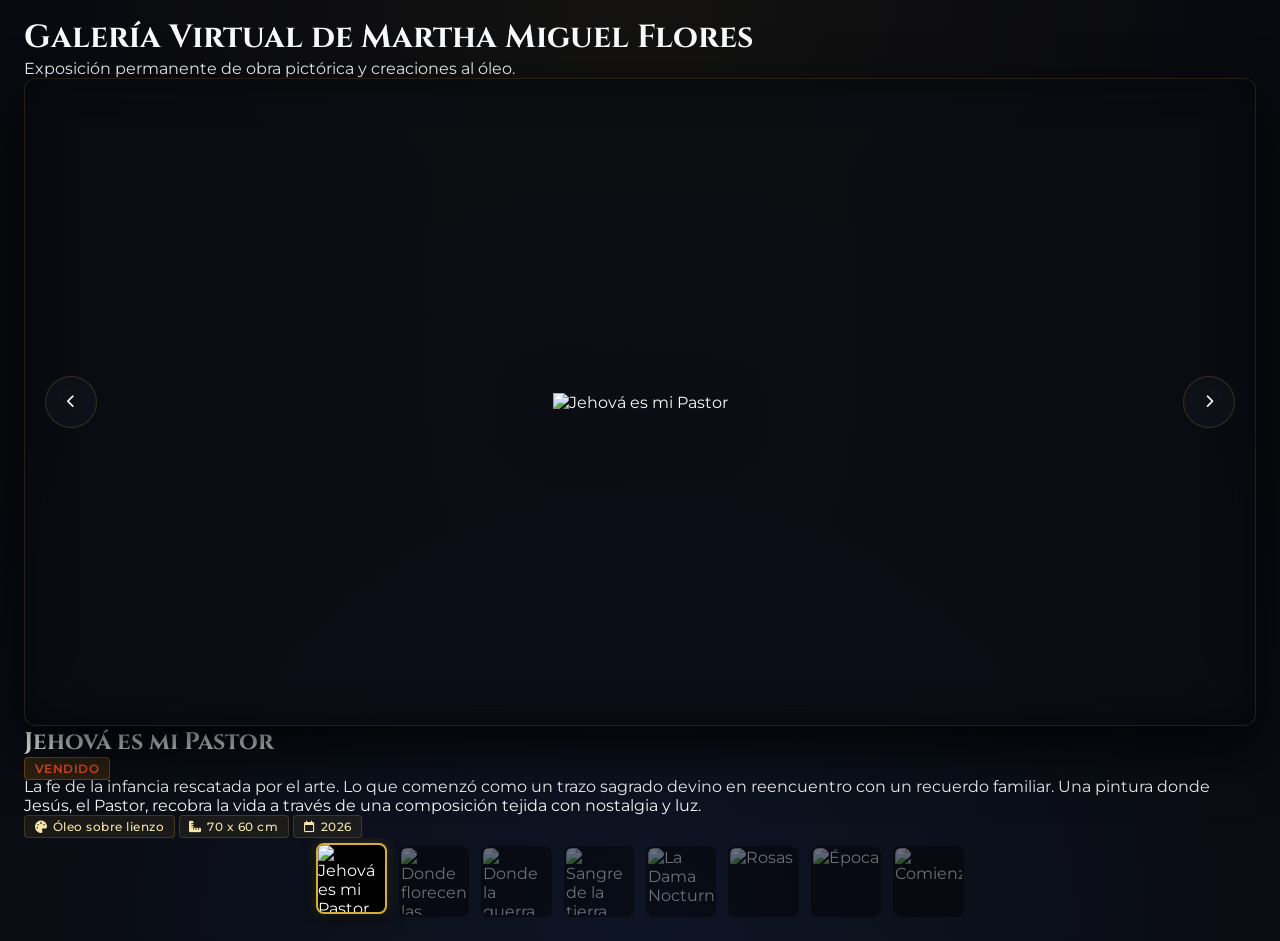
==== commit 8043e3a8: "Add files via upload" ====
--- a/index.html
+++ b/index.html
@@ -4,7 +4,7 @@
 <head>
     <meta charset="UTF-8">
     <meta name="viewport" content="width=device-width, initial-scale=1.0">
-    <title>Galería de Arte Contemporáneo v2.0</title>
+    <title>Galería de Arte v2.0</title>
     
     <!-- Tailwind CSS desde CDN para estilos utilitarios y estructurales -->
     <script src="https://cdn.tailwindcss.com"></script>
@@ -29,10 +29,10 @@
         <!-- ENCABEZADO COMPACTO Y ELEGANTE -->
         <header class="text-center my-2 md:my-3">
             <h1 class="font-serif-title text-2xl md:text-3xl lg:text-4xl font-bold text-amber-400 tracking-wider">
-                Colección de Arte Contemporáneo
+                Galería Virtual de Martha Miguel Flores
             </h1>
             <p class="text-xs md:text-sm text-slate-400 mt-1 tracking-widest uppercase font-light">
-                Exposición Virtual • Obras Seleccionadas v2.0
+                Exposición permanente de obra pictórica y creaciones al óleo.
             </p>
         </header>
 
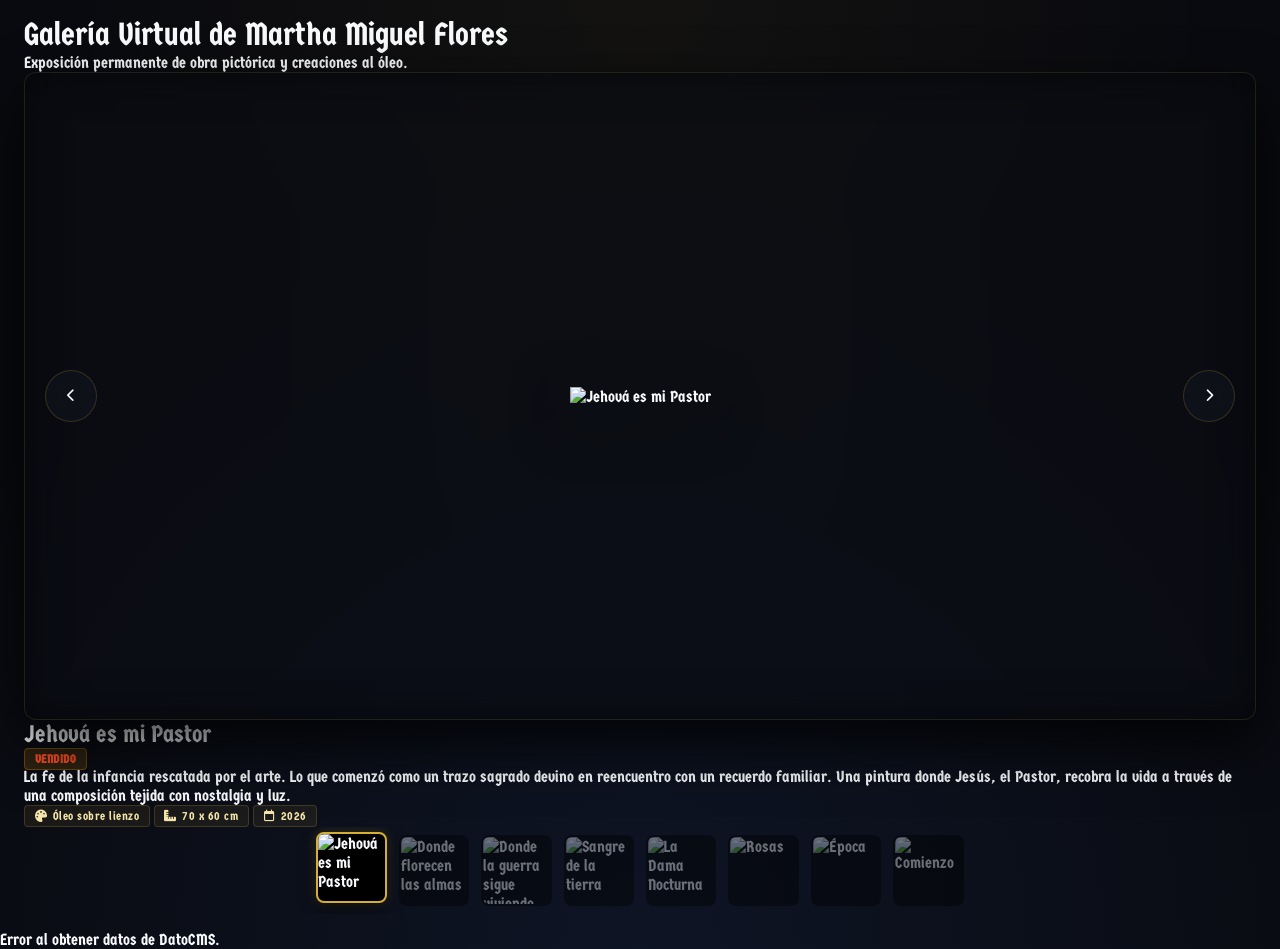
==== commit c3fab857: "test de cambios" ====
--- a/index.html
+++ b/index.html
@@ -9,12 +9,10 @@
     <!-- Tailwind CSS desde CDN para estilos utilitarios y estructurales -->
     <script src="https://cdn.tailwindcss.com"></script>
 
-    <!-- Google Fonts: Cinzel para títulos de alta gama y Montserrat para legibilidad -->
+    <!-- Google Fonts: Germania One para toda la web -->
     <link rel="preconnect" href="https://fonts.googleapis.com">
     <link rel="preconnect" href="https://fonts.gstatic.com" crossorigin>
-    <link
-        href="https://fonts.googleapis.com/css2?family=Cinzel:wght@400;500;600;700&family=Montserrat:wght@300;400;500;600&display=swap"
-        rel="stylesheet">
+    <link href="https://fonts.googleapis.com/css2?family=Germania+One&display=swap" rel="stylesheet">
 
     <!-- FontAwesome para iconografía elegante -->
     <link rel="stylesheet" href="https://cdnjs.cloudflare.com/ajax/libs/font-awesome/6.4.0/css/all.min.css">
@@ -139,6 +137,9 @@
         </div>
     </div>
 
+    <!-- Contenedor para mostrar los datos de DatoCMS -->
+    <div id="datoCMSResult" class="my-4 p-4 bg-slate-800 text-white rounded-xl"></div>
+
     <script src="js/scriptg.js"></script>
 
 </body>
--- a/css/stylesg.css
+++ b/css/stylesg.css
@@ -21,7 +21,9 @@
 body {
     background-color: var(--bg-dark);
     color: var(--text-main);
-    font-family: 'Montserrat', sans-serif;
+    font-family: "Germania One", system-ui;
+    font-weight: 400;
+    font-style: normal;
     min-height: 100vh;
     display: flex;
     flex-direction: column;
@@ -33,7 +35,9 @@
 }
 
 .font-serif-title {
-    font-family: 'Cinzel', serif;
+    font-family: "Germania One", system-ui;
+    font-weight: 400;
+    font-style: normal;
 }
 
 /* ==========================================================================
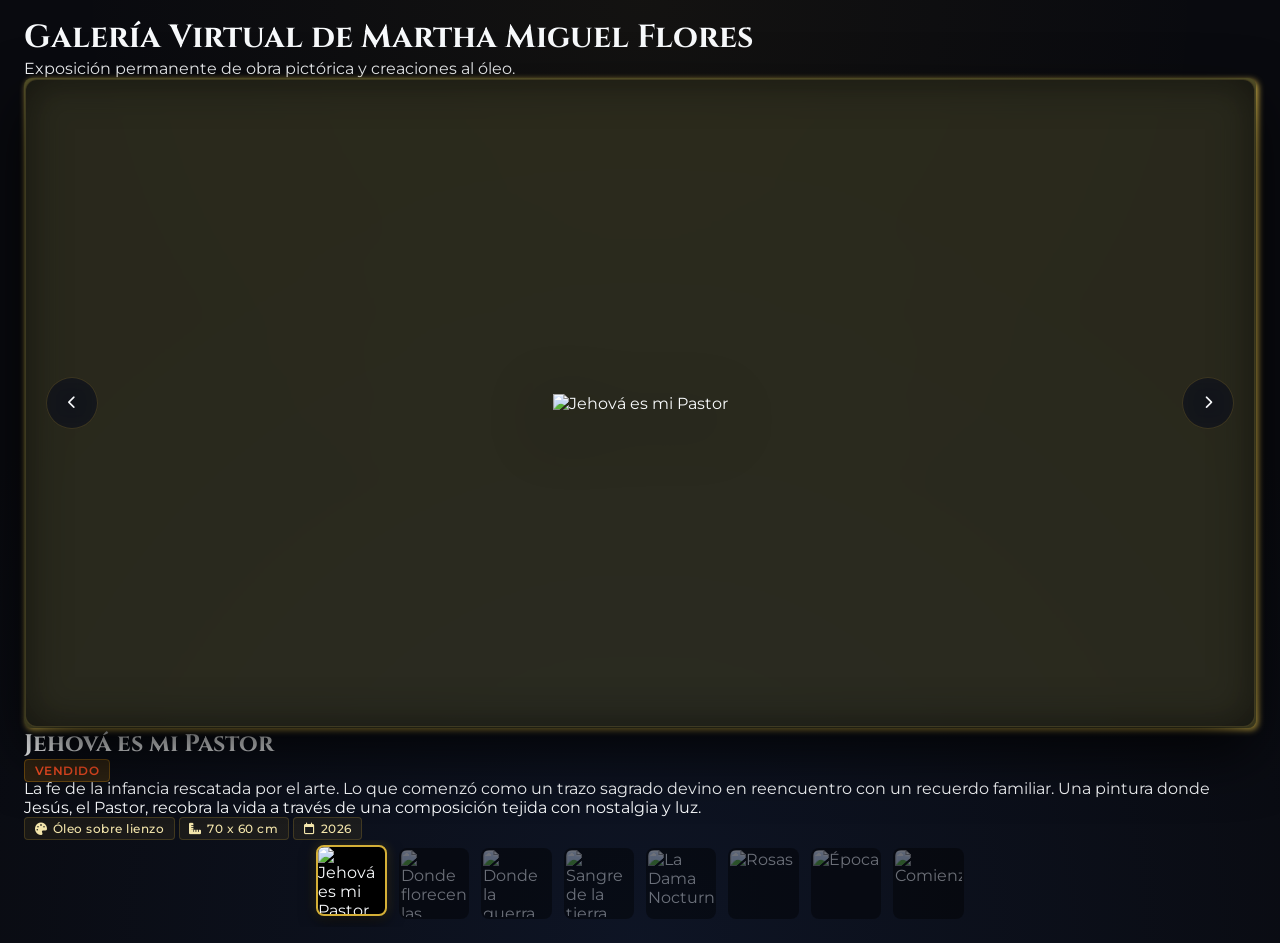
==== commit ddaa7572: "Add files via upload" ====
--- a/index.html
+++ b/index.html
@@ -9,10 +9,12 @@
     <!-- Tailwind CSS desde CDN para estilos utilitarios y estructurales -->
     <script src="https://cdn.tailwindcss.com"></script>
 
-    <!-- Google Fonts: Germania One para toda la web -->
+    <!-- Google Fonts: Cinzel para títulos de alta gama y Montserrat para legibilidad -->
     <link rel="preconnect" href="https://fonts.googleapis.com">
     <link rel="preconnect" href="https://fonts.gstatic.com" crossorigin>
-    <link href="https://fonts.googleapis.com/css2?family=Germania+One&display=swap" rel="stylesheet">
+    <link
+        href="https://fonts.googleapis.com/css2?family=Cinzel:wght@400;500;600;700&family=Montserrat:wght@300;400;500;600&display=swap"
+        rel="stylesheet">
 
     <!-- FontAwesome para iconografía elegante -->
     <link rel="stylesheet" href="https://cdnjs.cloudflare.com/ajax/libs/font-awesome/6.4.0/css/all.min.css">
@@ -35,7 +37,7 @@
         </header>
 
         <!-- CONTENEDOR PRINCIPAL: VISOR DE PINTURA (MÁXIMA ALTURA) -->
-        <main class="flex-grow flex flex-col justify-center my-1">
+        <main class="flex-grow flex flex-col justify-center my-1 marco-cuadro">
             <div class="artwork-container group" id="artworkContainer" title="Haz clic para abrir el Modo Exposición">
 
                 <!-- Botón Navegación Izquierda -->
@@ -137,9 +139,6 @@
         </div>
     </div>
 
-    <!-- Contenedor para mostrar los datos de DatoCMS -->
-    <div id="datoCMSResult" class="my-4 p-4 bg-slate-800 text-white rounded-xl"></div>
-
     <script src="js/scriptg.js"></script>
 
 </body>
--- a/css/stylesg.css
+++ b/css/stylesg.css
@@ -21,9 +21,7 @@
 body {
     background-color: var(--bg-dark);
     color: var(--text-main);
-    font-family: "Germania One", system-ui;
-    font-weight: 400;
-    font-style: normal;
+    font-family: 'Montserrat', sans-serif;
     min-height: 100vh;
     display: flex;
     flex-direction: column;
@@ -35,9 +33,7 @@
 }
 
 .font-serif-title {
-    font-family: "Germania One", system-ui;
-    font-weight: 400;
-    font-style: normal;
+    font-family: 'Cinzel', serif;
 }
 
 /* ==========================================================================
@@ -150,7 +146,7 @@
     background: var(--accent-gold);
     color: #090a0f;
     border-color: var(--accent-gold);
-    transform: translateY(-50%) scale(1.1);
+    transform: translateY(-50%) scale(1.1); 
     box-shadow: 0 0 25px rgba(212, 175, 55, 0.5);
 }
 
@@ -210,6 +206,14 @@
     background: rgba(245, 158, 11, 0.15);
     border: 1px solid rgba(245, 158, 11, 0.3);
     color: #fb4f24;
+}
+
+.marco-cuadro {
+  border: 5px;
+  padding: 1px;
+  background-color: rgba(250, 240, 100, 0.315);
+  box-shadow: 2px 2px 6px rgba(255, 216, 87, 0.911);
+  border-radius: 8px;
 }
 
 /* ==========================================================================
